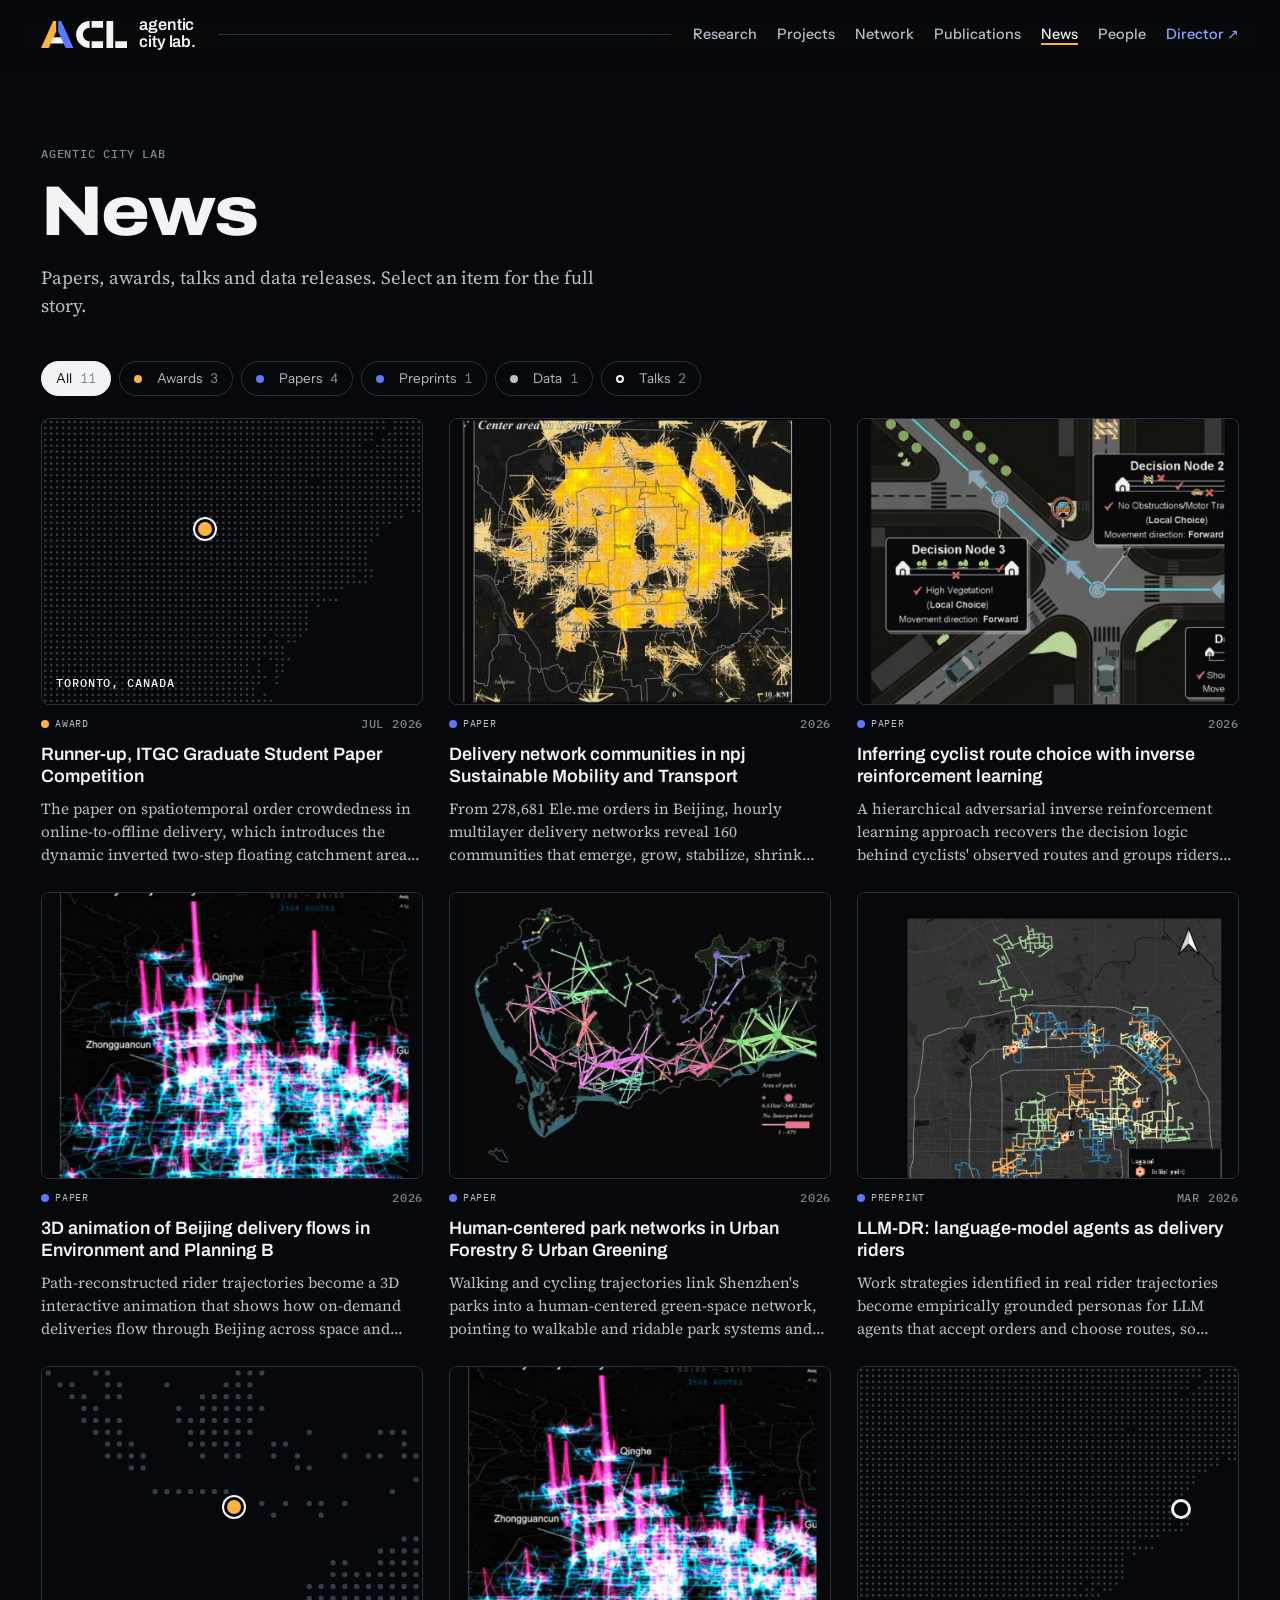
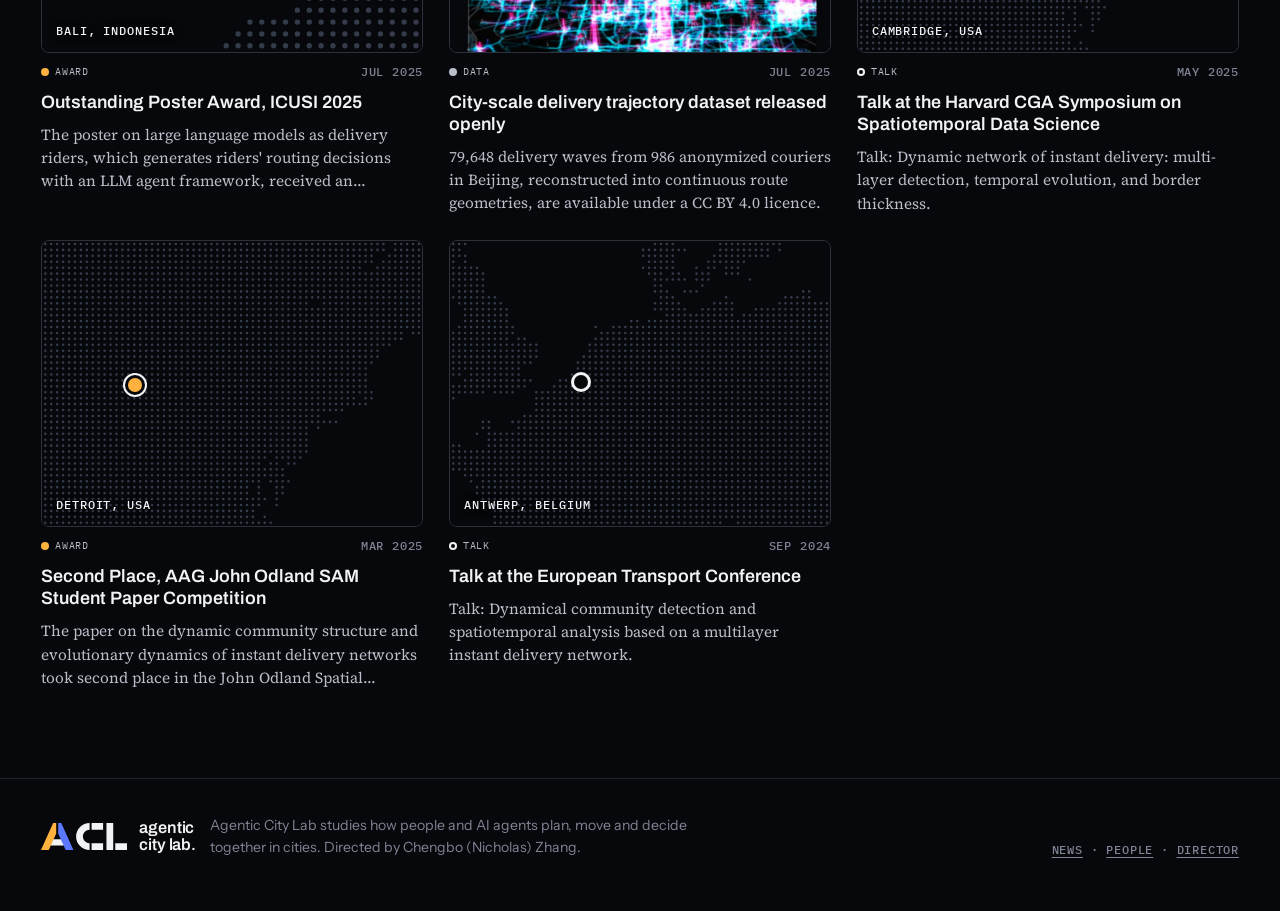
==== news/index.html @ ab63146b "News page" ====
<!doctype html>
<html lang="en">
<head>
<meta charset="utf-8">
<meta name="viewport" content="width=device-width, initial-scale=1, viewport-fit=cover">
<meta property="og:title" content="News · Agentic City Lab">
<meta property="og:description" content="News from Agentic City Lab: papers, awards, talks and data releases on human–AI interaction for urban mobility and city science.">
<meta property="og:type" content="website">
<meta name="theme-color" content="#07080B">
<link rel="icon" href="../assets/favicon.svg" type="image/svg+xml">
<title>News · Agentic City Lab</title>
<meta name="description" content="News from Agentic City Lab: papers, awards, talks and data releases on human–AI interaction for urban mobility and city science.">
<link rel="stylesheet" href="../assets/fonts/fonts.css">
<link rel="stylesheet" href="../assets/base.css">
<style>

</style>

</head>
<body>

<header class="site-head">
  <div class="wrap">
    <a class="lockup" href="../" id="headlock" aria-label="Agentic City Lab home"></a>
    <span class="rule" aria-hidden="true"></span>
    <button class="menu-btn" aria-expanded="false" aria-controls="nav">Menu</button>
    <nav class="site-nav" id="nav" aria-label="Sections"><a href="../#route">Research</a><a href="../#projects">Projects</a><a href="../#network">Network</a><a href="../#publications">Publications</a><a href="./" aria-current="page">News</a><a href="../people/">People</a><a class="hl" href="../nicholas/">Director ↗</a></nav>
  </div>
</header>

<main id="top">
  <section class="wrap page-intro">
    <span class="mono">Agentic City Lab</span>
    <h1>News</h1>
    <p>Papers, awards, talks and data releases. Select an item for the full story.</p>
  </section>
  <section class="wrap" style="padding-bottom:clamp(56px,7vw,100px)">
    <div class="tools"><div class="chips" id="chips" role="group" aria-label="Filter news"></div></div>
    <div class="ngrid" id="grid"></div>
  </section>
</main>

<footer class="site-foot">
  <div class="wrap">
    <div style="display:flex;gap:14px;align-items:center"><span class="lockup" id="footlock"></span><p style="max-width:56ch">Agentic City Lab studies how people and AI agents plan, move and decide together in cities. Directed by Chengbo (Nicholas) Zhang.</p></div>
    <p class="mono meta"><a href="./">News</a> · <a href="../people/">People</a> · <a href="../nicholas/">Director</a></p>
  </div>
</footer>

<dialog class="proj" id="dlg" aria-labelledby="proj-title">
  <button class="xbtn" type="button">Close</button>
  <div class="proj-in"><div class="proj-fig"></div><div class="proj-body"></div></div>
</dialog>
<script src="../assets/data.js"></script>
<script>window.ACL_FIG="../assets/figures/";window.ACL_IMG="../assets/img/"</script>
<script src="../assets/gfx.js"></script>
<script src="../assets/worldmask.js"></script>
<script src="../assets/worldmap.js"></script>
<script src="../assets/pages.js"></script>
<script>
(function(){
  const D = window.ACL_DATA; ACL.menu();
  document.getElementById('headlock').innerHTML = ACL.lockup(); document.getElementById('footlock').innerHTML = ACL.lockup();
  ACL.newsPage({ D, grid: document.getElementById('grid'), chips: document.getElementById('chips'), dialog: document.getElementById('dlg'), lab: '../' });
})();
</script>

</body>
</html>
---- assets/fonts/fonts.css ----
/* Self-hosted fonts (SIL Open Font License). */
@font-face{font-family:"Archivo";font-style:normal;font-display:swap;font-weight:100 900;font-stretch:62% 125%;src:url(archivo.woff2) format("woff2");unicode-range:U+0000-00FF,U+0131,U+0152-0153,U+02BB-02BC,U+02C6,U+02DA,U+02DC,U+0304,U+0308,U+0329,U+2000-206F,U+20AC,U+2122,U+2191,U+2193,U+2212,U+2215,U+FEFF,U+FFFD}
@font-face{font-family:"Archivo";font-style:normal;font-display:swap;font-weight:100 900;font-stretch:62% 125%;src:url(archivo-ext.woff2) format("woff2");unicode-range:U+0100-02AF,U+0304,U+0308,U+0329,U+1E00-1E9F,U+1EF2-1EFF,U+2020,U+20A0-20AB,U+20AD-20C0,U+2113,U+2C60-2C7F,U+A720-A7FF}
@font-face{font-family:"Instrument Sans";font-style:normal;font-display:swap;font-weight:400 700;font-stretch:75% 100%;src:url(instrument-sans.woff2) format("woff2")}
@font-face{font-family:"Instrument Sans";font-style:italic;font-display:swap;font-weight:400 700;font-stretch:75% 100%;src:url(instrument-sans-italic.woff2) format("woff2")}
@font-face{font-family:"IBM Plex Mono";font-style:normal;font-display:swap;font-weight:400;src:url(plex-mono-400.woff2) format("woff2")}
@font-face{font-family:"IBM Plex Mono";font-style:normal;font-display:swap;font-weight:500;src:url(plex-mono-500.woff2) format("woff2")}
@font-face{font-family:"Source Serif 4";font-style:normal;font-display:swap;font-weight:200 900;src:url(source-serif-4.woff2) format("woff2")}
@font-face{font-family:"Source Serif 4";font-style:italic;font-display:swap;font-weight:200 900;src:url(source-serif-4-italic.woff2) format("woff2")}
---- assets/base.css ----
/* Layout: dark editorial grid (after Senseable City Lab): full-bleed live city up top, serif prose in columns,
   image-first project wall, dense information grid. One deliberate dark theme.
   Colour semantics: people = amber, AI agents = blue, interaction = white, the city = graphite. */
:root{
  --bg:#07080B;
  --bg-2:#0D0F14;
  --bg-3:#151821;
  --line:#1E222B;
  --line-2:#2C313C;
  --fg:#F2F3F5;
  --fg-2:#B9BEC9;
  --fg-3:#7F8595;
  --human:#FFB23E;
  --agent:#5C78FF;
  --agent-2:#93A4FF;
  --street:#2B303B;
  --gridot:#303644;
  --font-display:"Archivo","Helvetica Neue",Arial,sans-serif;
  --font-serif:"Source Serif 4",Georgia,"Times New Roman",serif;
  --font-body:"Instrument Sans","Helvetica Neue",Arial,sans-serif;
  --font-mono:"IBM Plex Mono",ui-monospace,Menlo,Consolas,monospace;
  --wrap:1320px;
  --gut:clamp(16px,3.2vw,44px);
  color-scheme:dark;
}
*,*::before,*::after{box-sizing:border-box}
html{-webkit-text-size-adjust:100%;scroll-behavior:smooth;scroll-padding-top:76px;background:var(--bg)}
@media (prefers-reduced-motion: reduce){html{scroll-behavior:auto}}
body{margin:0;background:var(--bg);color:var(--fg);font-family:var(--font-body);font-size:1rem;line-height:1.55;-webkit-font-smoothing:antialiased}
img,svg,canvas{max-width:100%;display:block}
[hidden]{display:none!important}
a{color:inherit;text-decoration-thickness:1px;text-underline-offset:3px}
a:hover{color:var(--agent-2)}
:focus-visible{outline:2px solid var(--agent-2);outline-offset:3px;border-radius:2px}
h1,h2,h3,h4{font-family:var(--font-display);font-weight:700;margin:0;text-wrap:balance;letter-spacing:-.01em;line-height:1.08}
p{margin:0}
ul,ol{margin:0;padding:0;list-style:none}
button,input{font:inherit;color:inherit}

.wrap{max-width:var(--wrap);margin-inline:auto;padding-inline:var(--gut)}
.mono{font-family:var(--font-mono);font-size:.72rem;letter-spacing:.07em;text-transform:uppercase;font-weight:500}
.meta{color:var(--fg-3)}
.serif{font-family:var(--font-serif)}
.num{font-variant-numeric:tabular-nums}
.h{color:var(--human)} .a{color:var(--agent-2)}

/* Header (SCL-style: lockup, hairline, nav) */
.site-head{position:sticky;top:env(safe-area-inset-top,0px);z-index:30;background:color-mix(in srgb,var(--bg) 88%,transparent);backdrop-filter:blur(12px);-webkit-backdrop-filter:blur(12px)}
.site-head .wrap{display:flex;align-items:center;gap:22px;min-height:68px}
.site-head .rule{flex:1;height:1px;background:var(--line-2);min-width:20px}
.site-nav{display:flex;gap:20px;flex-wrap:wrap;justify-content:flex-end}
.site-nav a{font-size:.9rem;text-decoration:none;color:var(--fg-2);font-weight:500}
.site-nav a:hover{color:var(--fg)}
.site-nav a.hl{color:var(--agent-2)}
.menu-btn{display:none;background:none;border:1px solid var(--line-2);border-radius:999px;padding:6px 14px;cursor:pointer;font-size:.85rem;color:var(--fg)}
@media (max-width:900px){
  .menu-btn{display:inline-flex;margin-left:auto}
  .site-head .rule{display:none}
  .site-nav{display:none;position:absolute;left:0;right:0;top:100%;background:var(--bg);border-bottom:1px solid var(--line);flex-direction:column;gap:0;padding:6px var(--gut) 14px}
  .site-nav.open{display:flex}
  .site-nav a{padding:11px 0;border-bottom:1px solid var(--line);font-size:1rem}
}
.lockup{display:inline-flex;align-items:center;gap:12px;text-decoration:none;color:var(--fg);flex:none}
.lockup svg{width:36px;height:36px;flex:none}
.lockup .wm{font-family:var(--font-display);font-weight:600;font-size:1.02rem;line-height:1.02;letter-spacing:-.01em}
.lockup:hover{color:var(--fg)}
.lockup .lockup-mark{display:inline-flex}
.lockup .lockup-mark svg{height:36px;width:auto}
.lockup .lockup-mark.is-acl svg{height:27px;width:auto}

/* Sections */
.section{padding-block:clamp(56px,7vw,100px);border-top:1px solid var(--line)}
.sec-head{display:grid;grid-template-columns:minmax(0,3fr) minmax(0,9fr);gap:24px;margin-bottom:clamp(26px,3.6vw,44px);align-items:baseline}
.sec-head h2{font-size:clamp(1.5rem,2.4vw,2rem)}
.sec-head .mono{color:var(--fg-3)}
.sec-head p{color:var(--fg-2);max-width:64ch;margin-top:10px}
@media (max-width:820px){.sec-head{grid-template-columns:1fr;gap:8px}}

/* Chips, search */
.tools{display:flex;flex-wrap:wrap;gap:10px 16px;align-items:center;justify-content:space-between;margin-bottom:22px}
.chips{display:flex;flex-wrap:wrap;gap:8px}
.chip{border:1px solid var(--line-2);background:transparent;border-radius:999px;padding:6px 14px;font-size:.84rem;cursor:pointer;color:var(--fg-2);display:inline-flex;align-items:center;gap:8px;transition:border-color .15s,color .15s,background .15s}
.chip:hover{border-color:var(--fg-3);color:var(--fg)}
.chip[aria-pressed="true"]{background:var(--fg);color:var(--bg);border-color:var(--fg)}
.chip .gl{width:15px;height:15px;display:inline-flex}
.chip .gl svg{width:100%;height:100%}
.search{display:flex;align-items:center;gap:8px;border-bottom:1px solid var(--line-2);padding:4px 2px;min-width:min(260px,100%)}
.search input{background:transparent;border:0;outline:0;font-size:.92rem;width:100%;color:var(--fg)}
.search input::placeholder{color:var(--fg-3)}
.search svg{width:14px;height:14px;flex:none}

/* Project wall (image-first squares, title + years centred) */
.wall{display:grid;grid-template-columns:repeat(4,minmax(0,1fr));gap:clamp(22px,2.4vw,34px) clamp(14px,1.6vw,22px)}
.wall.c3{grid-template-columns:repeat(3,minmax(0,1fr))}
.tile{display:grid;gap:12px;align-content:start;text-align:center;background:none;border:0;padding:0;cursor:pointer;color:var(--fg);text-decoration:none}
.tile .fig{aspect-ratio:1/1;border-radius:6px;overflow:hidden;background:var(--bg-2);border:1px solid var(--line);transition:transform .3s ease,box-shadow .3s ease,border-color .3s}
.tile .fig img{width:100%;height:100%;object-fit:cover;display:block;transition:transform .5s ease}
.tile:hover .fig,.tile:focus-visible .fig{transform:translateY(-4px);border-color:var(--line-2);box-shadow:0 18px 50px -18px rgba(92,120,255,.45)}
.tile:hover .fig img{transform:scale(1.035)}
.tile h3{font-family:var(--font-serif);font-weight:500;font-size:1.08rem;letter-spacing:0;line-height:1.3}
.tile .yr{font-family:var(--font-body);font-size:.84rem;color:var(--fg-3);font-weight:600}
.fig-empty{display:grid;place-items:center;background:var(--bg-2)}
.fig-empty svg{width:34%;height:auto}
.status{font-family:var(--font-mono);font-size:.62rem;letter-spacing:.07em;text-transform:uppercase;color:var(--human);border:1px solid color-mix(in srgb,var(--human) 55%,transparent);border-radius:3px;padding:2px 6px;vertical-align:1px;margin-left:6px}
@media (max-width:1100px){.wall{grid-template-columns:repeat(3,minmax(0,1fr))}}
@media (max-width:760px){.wall,.wall.c3{grid-template-columns:repeat(2,minmax(0,1fr))}}
@media (max-width:420px){.wall,.wall.c3{grid-template-columns:1fr}}
@media (prefers-reduced-motion: reduce){.tile .fig,.tile .fig img{transition:none}.tile:hover .fig{transform:none}.tile:hover .fig img{transform:none}}

/* Project dialog */
dialog.proj{border:1px solid var(--line-2);padding:0;max-width:min(1120px,calc(100vw - 32px));width:100%;background:var(--bg-2);color:var(--fg);border-radius:8px}
dialog.proj::backdrop{background:rgba(0,0,0,.72)}
.proj-in{display:grid;grid-template-columns:minmax(0,1.3fr) minmax(0,1fr)}
.proj-fig{background:var(--bg);display:grid;align-content:center;border-right:1px solid var(--line)}
.proj-fig img{width:100%;height:auto;max-height:82vh;object-fit:contain}
.proj-fig .fig-empty{aspect-ratio:1/1}
.proj-body{padding:30px 30px 32px;display:grid;gap:14px;align-content:start;max-height:82vh;overflow:auto}
.proj-body h3{font-size:1.7rem}
.proj-body p{color:var(--fg-2);font-family:var(--font-serif);font-size:1.05rem;line-height:1.55}
.proj-body p.proj-cap{font-size:.84rem;font-family:var(--font-body);color:var(--fg-3);border-top:1px solid var(--line);padding-top:10px}
.proj-links{display:flex;flex-wrap:wrap;gap:8px}
.xbtn{position:absolute;top:12px;right:12px;border:1px solid var(--line-2);background:var(--bg-2);color:var(--fg);border-radius:999px;padding:6px 14px;cursor:pointer;font-size:.85rem;z-index:2}
@media (max-width:760px){.proj-in{grid-template-columns:1fr}.proj-fig{border-right:0;border-bottom:1px solid var(--line)}}

/* Buttons */
.btn{display:inline-flex;align-items:center;gap:8px;border:1px solid var(--fg-3);border-radius:999px;padding:8px 16px;font-size:.88rem;font-weight:600;text-decoration:none;color:var(--fg);background:transparent;transition:background .15s,color .15s,border-color .15s;cursor:pointer}
.btn:hover{background:var(--fg);color:var(--bg);border-color:var(--fg)}
.btn.solid{background:var(--agent);border-color:var(--agent);color:#fff}
.btn.solid:hover{background:var(--fg);border-color:var(--fg);color:var(--bg)}

/* Publications */
.pub-list{display:grid}
.pub-year{font-family:var(--font-display);font-size:1.3rem;font-weight:700;padding-block:22px 6px}
.pub{display:grid;grid-template-columns:minmax(0,1fr) auto;gap:6px 24px;padding-block:15px;border-top:1px solid var(--line)}
.pub-title{font-family:var(--font-serif);font-weight:500;font-size:1.06rem;line-height:1.4;color:var(--fg)}
.pub-title a{text-decoration:none}
.pub-title a:hover{text-decoration:underline;color:var(--agent-2)}
.pub-auth{color:var(--fg-2);font-size:.9rem;margin-top:4px}
.pub-auth b{color:var(--fg);font-weight:700}
.pub-venue{font-size:.9rem;color:var(--fg-3);margin-top:2px}
.pub-venue i{color:var(--fg-2)}
.pub-side{display:flex;flex-direction:column;align-items:flex-end;gap:8px;min-width:0}
.tag{font-family:var(--font-mono);font-size:.64rem;letter-spacing:.06em;text-transform:uppercase;border:1px solid var(--line-2);padding:3px 8px;border-radius:3px;color:var(--fg-3);white-space:nowrap}
.tag.award{border-color:color-mix(in srgb,var(--human) 60%,transparent);color:var(--human)}
.pub a.doi{font-family:var(--font-mono);font-size:.72rem;color:var(--agent-2);text-decoration:none;white-space:nowrap}
.pub-extra{display:flex;flex-wrap:wrap;gap:6px;margin-top:8px}
@media (max-width:640px){.pub{grid-template-columns:1fr}.pub-side{flex-direction:row;align-items:center;flex-wrap:wrap}}

/* Copy */
.copy{display:inline-flex;align-items:center;gap:10px;flex-wrap:wrap}
.copy code{font-family:var(--font-mono);font-size:.86rem;user-select:all;word-break:break-all}
.copy button{border:1px solid var(--line-2);background:none;border-radius:999px;padding:3px 10px;font-size:.75rem;cursor:pointer;color:var(--fg-2)}
.copy button:hover{border-color:var(--agent-2);color:var(--agent-2)}

/* Footer */
.site-foot{border-top:1px solid var(--line);padding-block:36px 52px;color:var(--fg-3);font-size:.88rem}
.site-foot .wrap{display:grid;grid-template-columns:minmax(0,1fr) auto;gap:24px;align-items:end}
@media (max-width:640px){.site-foot .wrap{grid-template-columns:1fr}}
.mono-tile{background:var(--bg-3);display:grid;place-items:center;font-family:var(--font-display);font-weight:800;color:var(--fg-3);font-stretch:118%;font-variation-settings:"wdth" 118;border-radius:6px}

/* ---------- Network map (worldmap.js) ---------- */
.wm-partners{display:grid;grid-template-columns:120px minmax(0,1fr);gap:14px 24px;align-items:start;border-top:1px solid var(--line-2);border-bottom:1px solid var(--line-2);padding:18px 0;margin-bottom:28px}
.wm-partners > .mono{color:var(--fg-3);padding-top:4px}
.wm-partners ul{display:grid;grid-template-columns:repeat(auto-fill,minmax(190px,1fr));gap:14px 24px}
.wm-partners li{display:grid;gap:2px;padding-left:12px;border-left:2px solid var(--human)}
.wm-partners b{font-family:var(--font-display);font-weight:600;font-size:.98rem;line-height:1.2}
.wm-partners span{font-size:.8rem;color:var(--fg-3)}
@media (max-width:640px){.wm-partners{grid-template-columns:1fr}}
.wm-top{display:flex;justify-content:space-between;align-items:end;gap:18px 28px;flex-wrap:wrap;margin-bottom:16px}
.wm-stats{display:flex;gap:clamp(20px,4vw,48px);flex-wrap:wrap}
.wm-stats div{display:grid;gap:2px}
.wm-stats b{font-family:var(--font-display);font-weight:800;font-size:clamp(2rem,3.6vw,2.8rem);line-height:1;font-stretch:112%;font-variation-settings:"wdth" 112}
.wm-stats span{font-size:.86rem;color:var(--fg-2)}
.chip .sw{display:inline-block;width:10px;height:10px;border-radius:50%;margin-right:7px;vertical-align:-1px}
.chip .sw.org{background:var(--human)}
.chip .sw.talk{border:2px solid var(--fg);width:11px;height:11px}
.wm{position:relative;display:grid;gap:14px}
.wm-world{position:relative;border:1px solid var(--line-2);border-radius:8px;background:var(--bg);overflow:hidden}
.wm-world svg,.wm-pb svg{position:absolute;inset:0;width:100%;height:100%;display:block}
.wm-land{fill:none;stroke:#343B4A;stroke-linecap:round}
.wm-box{fill:none;stroke:var(--fg-3);stroke-width:1;vector-effect:non-scaling-stroke;stroke-dasharray:3 3;opacity:.7}
.wm-arc{fill:none;vector-effect:non-scaling-stroke;stroke-width:1.2;transition:opacity .2s}
.wm-arc.org{stroke:var(--human);opacity:.42}
.wm-arc.talk{stroke:var(--fg);opacity:.4;stroke-dasharray:3 4}
.wm-pulse.org{fill:var(--human)}
.wm-pulse.talk{fill:var(--fg)}
.wm-dot.org{fill:var(--human)}
.wm-dot.talk{fill:var(--bg);stroke:var(--fg);stroke-width:1.4;vector-effect:non-scaling-stroke}
.wm-dot.both{stroke:var(--fg);stroke-width:1.2;vector-effect:non-scaling-stroke}
.wm-home{fill:var(--agent);stroke:var(--fg);stroke-width:1.8;vector-effect:non-scaling-stroke}
.wm-layer{position:absolute;inset:0}
.wm-reg{position:absolute;transform:translateY(5px);font-family:var(--font-mono);font-size:.62rem;letter-spacing:.07em;text-transform:uppercase;color:var(--fg-3);text-decoration:none;white-space:nowrap}
.wm-reg:hover{color:var(--fg)}
.wm-hl{position:absolute;transform:translate(-50%,-190%);font-family:var(--font-mono);font-size:.64rem;letter-spacing:.07em;text-transform:uppercase;color:var(--fg);white-space:nowrap;pointer-events:none;text-shadow:0 0 6px var(--bg)}
.wm-plates{display:grid;grid-template-columns:repeat(4,minmax(0,1fr));gap:14px}
.wm-plate{margin:0;display:grid;gap:8px;min-width:0}
.wm-pb{position:relative;aspect-ratio:1/1;border:1px solid var(--line-2);border-radius:8px;background:var(--bg);overflow:hidden;transition:border-color .3s}
.wm-plate.flash .wm-pb{border-color:var(--human)}
.wm-plate figcaption{display:grid;gap:2px;font-size:.9rem}
.wm-plate figcaption span{color:var(--fg-3);font-family:var(--font-mono);font-size:.7rem;letter-spacing:.04em}
@media (max-width:1000px){.wm-plates{grid-template-columns:repeat(2,minmax(0,1fr))}}
@media (max-width:640px){.wm-plates{grid-template-columns:1fr}.wm-reg,.wm-world .wm-pt .lb{display:none}.wm-stats{gap:14px 24px}}
.wm-pt{position:absolute;transform:translate(-50%,-50%);width:max(var(--s),26px);height:max(var(--s),26px);display:grid;place-items:center;background:none;border:0;padding:0;cursor:pointer;transition:opacity .2s;z-index:1}
.wm-pt:hover,.wm-pt:focus-visible{z-index:3}
.wm-pt:focus-visible{outline:2px solid var(--agent-2);outline-offset:2px;border-radius:50%}
.wm-pt i{display:block;width:var(--s);height:var(--s);border-radius:50%}
.wm-pt.k-org i{background:var(--human);box-shadow:0 0 0 2px var(--bg)}
.wm-pt.k-talk i{width:13px;height:13px;border:2px solid var(--fg);background:var(--bg)}
.wm-pt.k-both i{background:var(--human);box-shadow:0 0 0 2px var(--bg),0 0 0 3.6px var(--fg)}
.wm-pt.k-home i{width:14px;height:14px;background:var(--agent);box-shadow:0 0 0 2.5px var(--bg),0 0 0 4.5px var(--fg)}
.wm-pt.sm i{width:var(--s);height:var(--s)}
.wm-pt.cl i{outline:1px dashed var(--fg-3);outline-offset:4px}
.wm-pt .lb{position:absolute;white-space:nowrap;font-family:var(--font-mono);font-size:.62rem;letter-spacing:.06em;text-transform:uppercase;color:var(--fg-2);pointer-events:none;text-shadow:0 0 5px var(--bg),0 0 2px var(--bg);line-height:12px}
.wm-pt .lb,.wm-pt .lb.p-r{left:calc(50% + var(--s) / 2 + 6px);top:50%;transform:translateY(-50%)}
.wm-pt .lb.p-l{left:auto;right:calc(50% + var(--s) / 2 + 6px)}
.wm-pt .lb.p-t{left:50%;top:auto;bottom:calc(50% + var(--s) / 2 + 4px);transform:translateX(-50%)}
.wm-pt .lb.p-b{left:50%;top:calc(50% + var(--s) / 2 + 4px);transform:translateX(-50%)}
.wm-pt.k-home .lb{color:var(--fg)}
.wm[data-f="org"] .wm-pt.k-talk,.wm[data-f="talk"] .wm-pt.k-org,.wm[data-f="org"] .wm-arc.talk,.wm[data-f="talk"] .wm-arc.org,.wm[data-f="org"] .wm-dot.talk,.wm[data-f="talk"] .wm-dot.org:not(.both){opacity:.1}
.wm[data-f="org"] .wm-pulse.talk,.wm[data-f="talk"] .wm-pulse.org{display:none}
.wm-tip{position:absolute;z-index:5;width:min(300px,86vw);background:var(--bg-3);border:1px solid var(--line-2);border-radius:8px;padding:12px 14px;box-shadow:0 12px 30px rgba(0,0,0,.45);pointer-events:none;display:grid;gap:4px}
.wm-tip[hidden]{display:none}
.wm-tip b{font-family:var(--font-display);font-size:1.02rem}
.wm-tip .c{font-size:.8rem;color:var(--fg-3)}
.wm-tip .h{margin-top:8px;font-family:var(--font-mono);font-size:.62rem;letter-spacing:.07em;text-transform:uppercase;color:var(--fg-3)}
.wm-tip ul{display:grid;gap:3px}
.wm-tip li{display:flex;justify-content:space-between;gap:12px;font-size:.84rem;color:var(--fg-2);line-height:1.3}
.wm-tip li em{font-style:normal;color:var(--fg-3);font-family:var(--font-mono);font-size:.72rem;white-space:nowrap}
.wm-tip .hm{font-size:.84rem;color:var(--fg-2)}
.wm-lists{margin-top:18px;border-top:1px solid var(--line-2)}
.wm-lists summary{cursor:pointer;padding:14px 0;color:var(--fg-2);list-style:none}
.wm-lists summary::before{content:"+ ";color:var(--agent-2)}
.wm-lists[open] summary::before{content:"– "}
.wm-cols{display:grid;grid-template-columns:repeat(2,minmax(0,1fr));gap:24px 48px;padding-bottom:8px}
.wm-cols h3{color:var(--fg-3);margin-bottom:10px}
.wm-g{padding:10px 0;border-top:1px solid var(--line);display:grid;grid-template-columns:130px minmax(0,1fr);gap:12px}
.wm-g .ctry{font-weight:600;font-size:.92rem}
.wm-g ul,.wm-ev{display:grid;gap:4px}
.wm-g li{display:flex;justify-content:space-between;gap:12px;font-size:.9rem;color:var(--fg-2)}
.wm-g li em{font-style:normal;color:var(--human);font-family:var(--font-mono);font-size:.76rem}
.wm-ev li{display:grid;grid-template-columns:78px minmax(0,1fr);gap:12px;padding:8px 0;border-top:1px solid var(--line);font-size:.9rem}
.wm-ev li > span:first-child{font-family:var(--font-mono);font-size:.74rem;color:var(--fg-3)}
.wm-ev b{font-weight:500;display:block}
.wm-ev i{font-style:normal;color:var(--fg-3);font-size:.84rem}
@media (max-width:820px){.wm-cols{grid-template-columns:1fr}.wm-g{grid-template-columns:1fr;gap:4px}}

/* ---------- News and People pages (pages.js) ---------- */
.site-nav a[aria-current="page"]{color:var(--fg);box-shadow:inset 0 -2px 0 var(--human)}
.page-intro{padding-block:clamp(44px,6vw,84px) clamp(26px,3.6vw,40px)}
.page-intro .mono{color:var(--fg-3);display:block;margin-bottom:14px}
.page-intro h1{font-size:clamp(2.4rem,5.6vw,4.4rem);font-weight:800;font-stretch:112%;font-variation-settings:"wdth" 112;letter-spacing:-.028em;line-height:.98}
.page-intro p{margin-top:18px;font-family:var(--font-serif);color:var(--fg-2);font-size:1.16rem;max-width:62ch}
.kind{display:inline-flex;align-items:center;gap:6px;font-family:var(--font-mono);font-size:.64rem;letter-spacing:.08em;text-transform:uppercase;color:var(--fg-2)}
.kind::before,.kdot{content:"";display:inline-block;width:8px;height:8px;border-radius:50%;background:var(--fg-3);flex:none}
.kdot{margin-right:7px;vertical-align:0}
.k-award::before,.kdot.k-award{background:var(--human)}
.k-paper::before,.kdot.k-paper{background:var(--agent)}
.k-talk::before,.kdot.k-talk{background:transparent;box-shadow:inset 0 0 0 2px var(--fg)}
.k-data::before,.kdot.k-data{background:var(--fg-2)}
.ngrid{display:grid;grid-template-columns:repeat(3,minmax(0,1fr));gap:clamp(16px,2vw,26px)}
@media (max-width:1000px){.ngrid{grid-template-columns:repeat(2,minmax(0,1fr))}}
@media (max-width:620px){.ngrid{grid-template-columns:1fr}}
.ncard,.member{all:unset;box-sizing:border-box;cursor:pointer;display:grid;gap:10px;align-content:start;min-width:0}
.ncard[hidden]{display:none}
.nimg{display:block;aspect-ratio:4/3;border:1px solid var(--line-2);border-radius:8px;overflow:hidden;background:var(--bg);transition:border-color .2s}
.nimg img{width:100%;height:100%;object-fit:cover;display:block;transition:transform .5s}
.ncard:hover .nimg,.ncard:focus-visible .nimg{border-color:var(--fg-3)}
.ncard:hover .nimg img{transform:scale(1.03)}
.ncard:focus-visible,.member:focus-visible{outline:2px solid var(--agent-2);outline-offset:4px;border-radius:8px}
.nmeta{display:flex;align-items:center;justify-content:space-between;gap:10px}
.nmeta .mono{color:var(--fg-3)}
.nt{font-family:var(--font-display);font-weight:600;font-size:1.12rem;line-height:1.25;color:var(--fg)}
.nb{font-family:var(--font-serif);color:var(--fg-2);font-size:.96rem;line-height:1.5;display:-webkit-box;-webkit-line-clamp:3;-webkit-box-orient:vertical;overflow:hidden}
.pcard{position:relative;width:100%;height:100%;min-height:100%;background:var(--bg)}
.pcard svg{position:absolute;inset:0;width:100%;height:100%}
.proj-fig .pcard{aspect-ratio:1/1;height:auto}
.pc-pt{position:absolute;transform:translate(-50%,-50%);width:34px;height:34px;display:grid;place-items:center}
.pc-pt i{display:block;width:14px;height:14px;border-radius:50%;background:var(--bg);box-shadow:0 0 0 3px var(--fg)}
.pc-pt.k-award i{background:var(--human);box-shadow:0 0 0 3px var(--bg),0 0 0 5px var(--fg)}
.pc-pt::after{content:"";position:absolute;inset:0;border-radius:50%;border:1.5px solid var(--fg);opacity:0;animation:pcpulse 2.6s ease-out infinite}
@keyframes pcpulse{0%{transform:scale(.4);opacity:.8}100%{transform:scale(1.6);opacity:0}}
@media (prefers-reduced-motion:reduce){.pc-pt::after{animation:none}}
.pc-lb{position:absolute;left:14px;bottom:12px;right:14px;display:grid;gap:2px;text-shadow:0 0 8px var(--bg)}
.pc-lb b{font-family:var(--font-mono);font-weight:500;font-size:.72rem;letter-spacing:.08em;text-transform:uppercase;color:var(--fg)}
.pc-lb span{font-size:.8rem;color:var(--fg-2)}
.proj-body .nmeta{justify-content:flex-start;gap:16px;padding-right:84px}
.facts{display:grid;grid-template-columns:80px minmax(0,1fr);gap:6px 14px;border-top:1px solid var(--line);padding-top:12px}
.facts dt{font-family:var(--font-mono);font-size:.66rem;letter-spacing:.08em;text-transform:uppercase;color:var(--fg-3);padding-top:3px}
.facts dd{margin:0;color:var(--fg-2);font-size:.94rem}
.mgrid{display:grid;grid-template-columns:repeat(auto-fill,minmax(250px,320px));gap:clamp(18px,2.4vw,30px)}
.mph{display:block;aspect-ratio:4/5;border:1px solid var(--line-2);border-radius:8px;overflow:hidden;background:var(--bg-3);position:relative}
.mph::after{content:"";position:absolute;left:0;right:0;bottom:0;height:5px;background:linear-gradient(90deg,var(--human) 0 50%,var(--agent) 50% 100%)}
.mph img{width:100%;height:100%;object-fit:cover;display:block;transition:transform .5s}
.member:hover .mph img{transform:scale(1.03)}
.mrole{color:var(--human)}
.mname{font-family:var(--font-display);font-weight:700;font-size:1.3rem;line-height:1.15}
.mtitle{font-size:.9rem;color:var(--fg-3)}
.member .more{font-size:.86rem;font-weight:600;color:var(--agent-2)}
.mphoto{width:100%;height:100%;max-height:82vh;object-fit:cover;aspect-ratio:4/5}
.ints{display:flex;flex-wrap:wrap;gap:6px;margin-top:8px}
.ints span{border:1px solid var(--line-2);border-radius:999px;padding:4px 10px;font-size:.84rem;color:var(--fg-2)}
.edu{display:grid;gap:6px;margin-top:8px}
.edu li{display:grid;grid-template-columns:120px minmax(0,1fr);gap:10px;font-size:.9rem;color:var(--fg-2)}
.edu li .mono{color:var(--fg-3);font-size:.72rem}
.edu b{display:block;color:var(--fg);font-weight:600}
.joinx{display:grid;grid-template-columns:minmax(0,7fr) minmax(0,5fr);gap:clamp(28px,4vw,64px)}
.joinx .lead{font-family:var(--font-serif);font-size:clamp(1.25rem,2vw,1.6rem);line-height:1.45;color:var(--fg)}
.joinx h3{font-family:var(--font-mono);font-weight:500;letter-spacing:.07em;text-transform:uppercase;color:var(--fg-3);font-size:.74rem;margin-bottom:12px}
.joinx ul.svc{display:grid;gap:10px}
.joinx ul.svc li{padding-left:18px;position:relative;color:var(--fg-2)}
.joinx ul.svc li::before{content:"";position:absolute;left:0;top:.62em;width:9px;height:2px;background:var(--human)}
.joinx .stu{margin-top:26px;border-top:1px solid var(--line);padding-top:18px}
.joinx .stu p{color:var(--fg-2);font-family:var(--font-serif)}
.joinx .acts{display:flex;flex-wrap:wrap;gap:10px;margin-top:16px;align-items:center}
@media (max-width:860px){.joinx{grid-template-columns:1fr}}
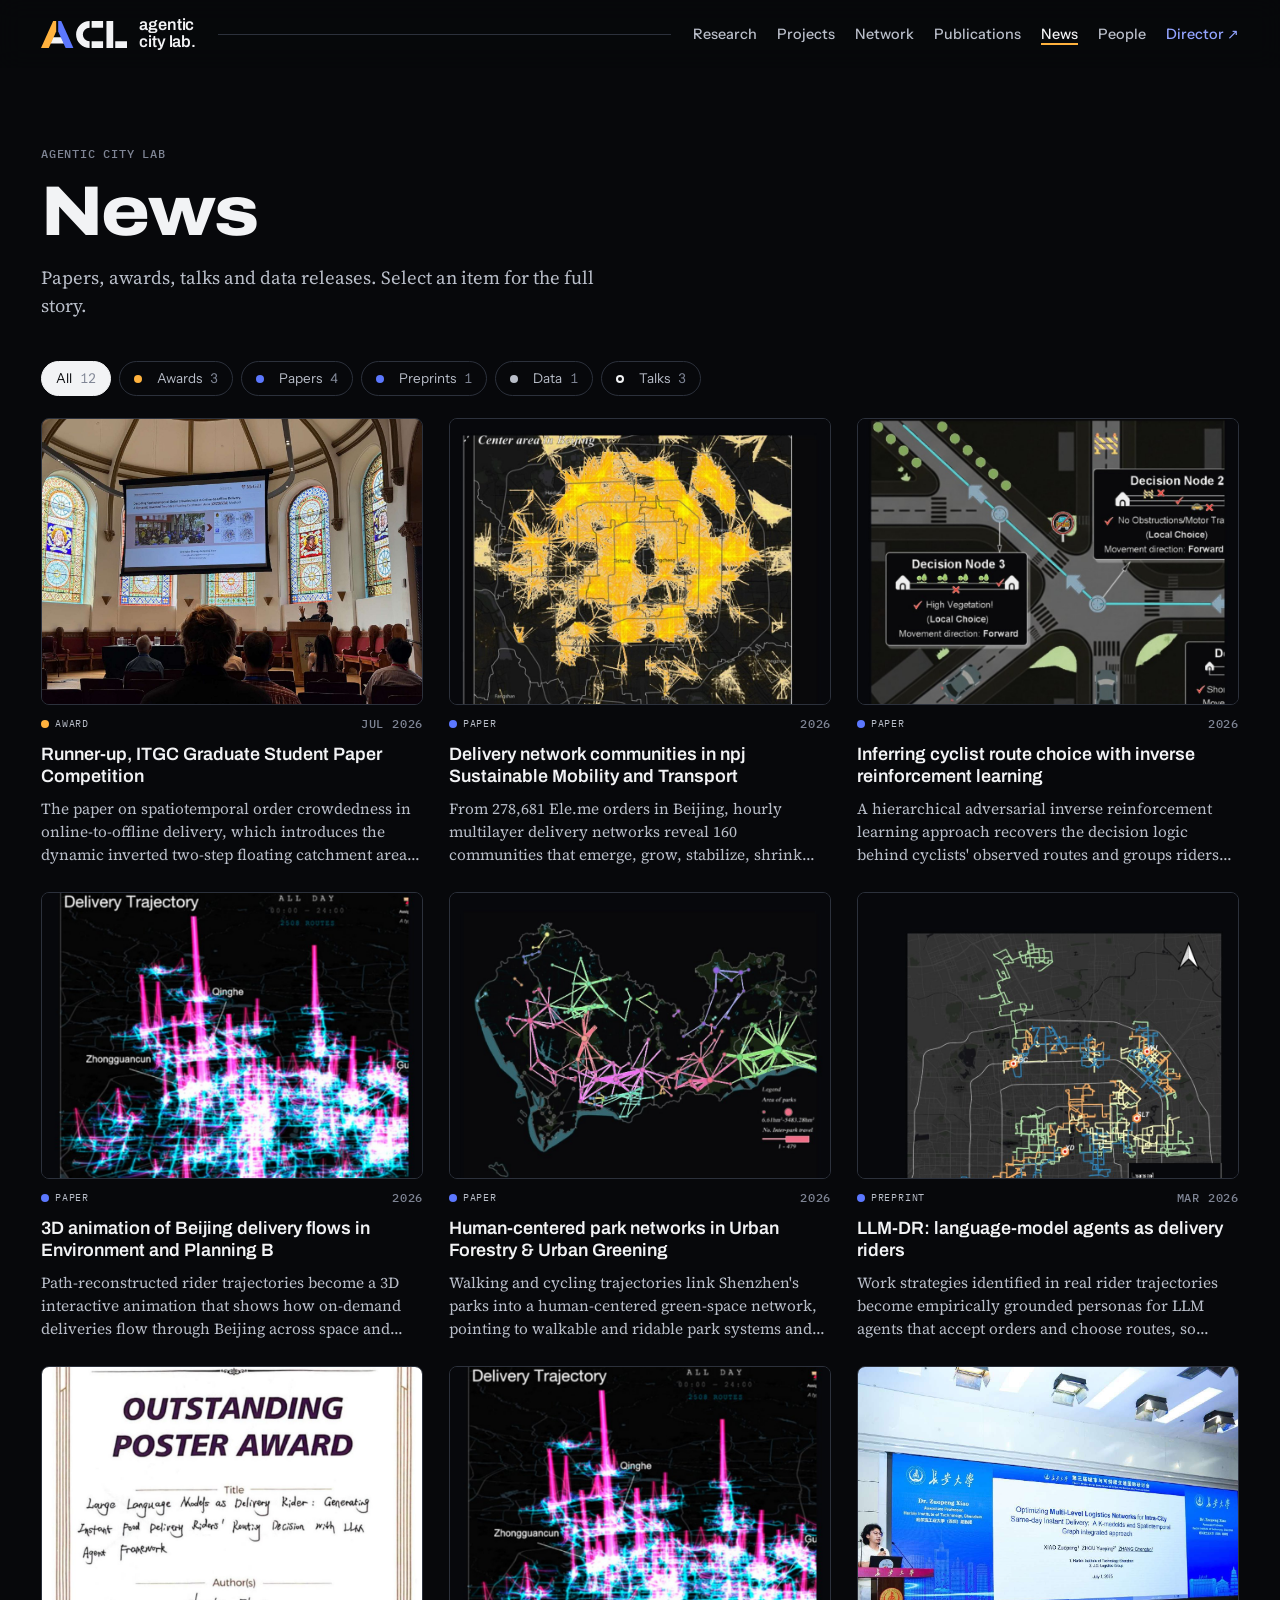
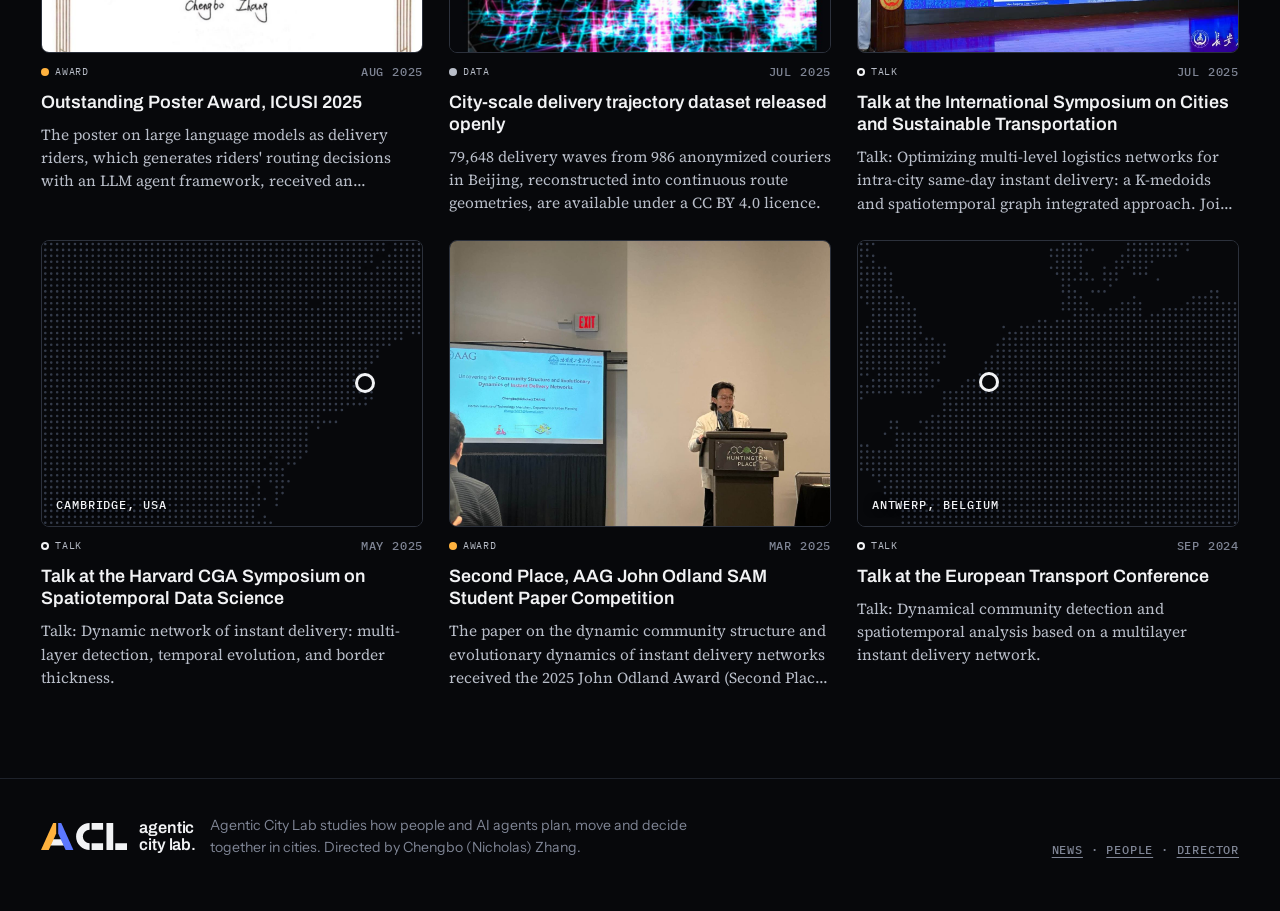
==== commit 26fa0ff5: "News page: history-aware dialog" ====
--- a/news/index.html
+++ b/news/index.html
@@ -47,7 +47,7 @@
   </div>
 </footer>
 
-<dialog class="proj" id="dlg" aria-labelledby="proj-title">
+<dialog class="proj" id="dlg" aria-labelledby="dlg-title">
   <button class="xbtn" type="button">Close</button>
   <div class="proj-in"><div class="proj-fig"></div><div class="proj-body"></div></div>
 </dialog>
@@ -61,7 +61,7 @@
 (function(){
   const D = window.ACL_DATA; ACL.menu();
   document.getElementById('headlock').innerHTML = ACL.lockup(); document.getElementById('footlock').innerHTML = ACL.lockup();
-  ACL.newsPage({ D, grid: document.getElementById('grid'), chips: document.getElementById('chips'), dialog: document.getElementById('dlg'), lab: '../' });
+  ACL.newsPage({ D, grid: document.getElementById('grid'), chips: document.getElementById('chips'), dialog: document.getElementById('dlg'), lab: '../', news: './' });
 })();
 </script>
 
--- a/assets/base.css
+++ b/assets/base.css
@@ -120,7 +120,9 @@
 .proj-body p.proj-cap{font-size:.84rem;font-family:var(--font-body);color:var(--fg-3);border-top:1px solid var(--line);padding-top:10px}
 .proj-links{display:flex;flex-wrap:wrap;gap:8px}
 .xbtn{position:absolute;top:12px;right:12px;border:1px solid var(--line-2);background:var(--bg-2);color:var(--fg);border-radius:999px;padding:6px 14px;cursor:pointer;font-size:.85rem;z-index:2}
-@media (max-width:760px){.proj-in{grid-template-columns:1fr}.proj-fig{border-right:0;border-bottom:1px solid var(--line)}}
+@media (max-width:760px){.proj-in{grid-template-columns:1fr}.proj-fig{border-right:0;border-bottom:1px solid var(--line)}
+  /* on phones the content scrolls inside the dialog, so Close stays in reach */
+  dialog.proj{overflow:hidden}.proj-in{max-height:calc(100dvh - 48px);overflow:auto;overscroll-behavior:contain}.proj-body{max-height:none;overflow:visible}}
 
 /* Buttons */
 .btn{display:inline-flex;align-items:center;gap:8px;border:1px solid var(--fg-3);border-radius:999px;padding:8px 16px;font-size:.88rem;font-weight:600;text-decoration:none;color:var(--fg);background:transparent;transition:background .15s,color .15s,border-color .15s;cursor:pointer}
@@ -263,7 +265,7 @@
 .ncard,.member{all:unset;box-sizing:border-box;cursor:pointer;display:grid;gap:10px;align-content:start;min-width:0}
 .ncard[hidden]{display:none}
 .nimg{display:block;aspect-ratio:4/3;border:1px solid var(--line-2);border-radius:8px;overflow:hidden;background:var(--bg);transition:border-color .2s}
-.nimg img{width:100%;height:100%;object-fit:cover;display:block;transition:transform .5s}
+.nimg img{width:100%;height:100%;object-fit:cover;object-position:50% 35%;display:block;transition:transform .5s}
 .ncard:hover .nimg,.ncard:focus-visible .nimg{border-color:var(--fg-3)}
 .ncard:hover .nimg img{transform:scale(1.03)}
 .ncard:focus-visible,.member:focus-visible{outline:2px solid var(--agent-2);outline-offset:4px;border-radius:8px}
@@ -284,6 +286,16 @@
 .pc-lb b{font-family:var(--font-mono);font-weight:500;font-size:.72rem;letter-spacing:.08em;text-transform:uppercase;color:var(--fg)}
 .pc-lb span{font-size:.8rem;color:var(--fg-2)}
 .proj-body .nmeta{justify-content:flex-start;gap:16px;padding-right:84px}
+.proj-fig .gmain{display:grid;place-items:center;background:var(--bg);min-height:0}
+.proj-fig .gmain img{width:100%;height:auto;max-height:68vh;object-fit:contain;display:block}
+.proj-fig .gcap{font-size:.82rem;color:var(--fg-3);padding:10px 16px 0}
+.proj-fig .gthumbs{display:flex;gap:8px;padding:10px 16px 16px;flex-wrap:wrap}
+.proj-fig .gthumbs button{all:unset;cursor:pointer;width:64px;height:48px;border-radius:4px;overflow:hidden;border:1px solid var(--line-2);display:grid;place-items:center;background:var(--bg-3);opacity:.6}
+.proj-fig .gthumbs button[aria-pressed="true"]{opacity:1;border-color:var(--human)}
+.proj-fig .gthumbs button:focus-visible{outline:2px solid var(--agent-2)}
+.proj-fig .gthumbs img{width:100%;height:100%;object-fit:cover}
+.proj-fig .gmap{font-family:var(--font-mono);font-size:.62rem;letter-spacing:.08em;text-transform:uppercase;color:var(--fg-2)}
+.proj-fig:has(.gmain){align-content:start}
 .facts{display:grid;grid-template-columns:80px minmax(0,1fr);gap:6px 14px;border-top:1px solid var(--line);padding-top:12px}
 .facts dt{font-family:var(--font-mono);font-size:.66rem;letter-spacing:.08em;text-transform:uppercase;color:var(--fg-3);padding-top:3px}
 .facts dd{margin:0;color:var(--fg-2);font-size:.94rem}
@@ -313,3 +325,7 @@
 .joinx .stu p{color:var(--fg-2);font-family:var(--font-serif)}
 .joinx .acts{display:flex;flex-wrap:wrap;gap:10px;margin-top:16px;align-items:center}
 @media (max-width:860px){.joinx{grid-template-columns:1fr}}
+
+/* the card behind an item opened from a link */
+.ncard .nimg,.member .mph{transition:border-color .4s,box-shadow .4s}
+.ncard.seen .nimg,.member.seen .mph{border-color:var(--human);box-shadow:0 0 0 2px var(--human)}
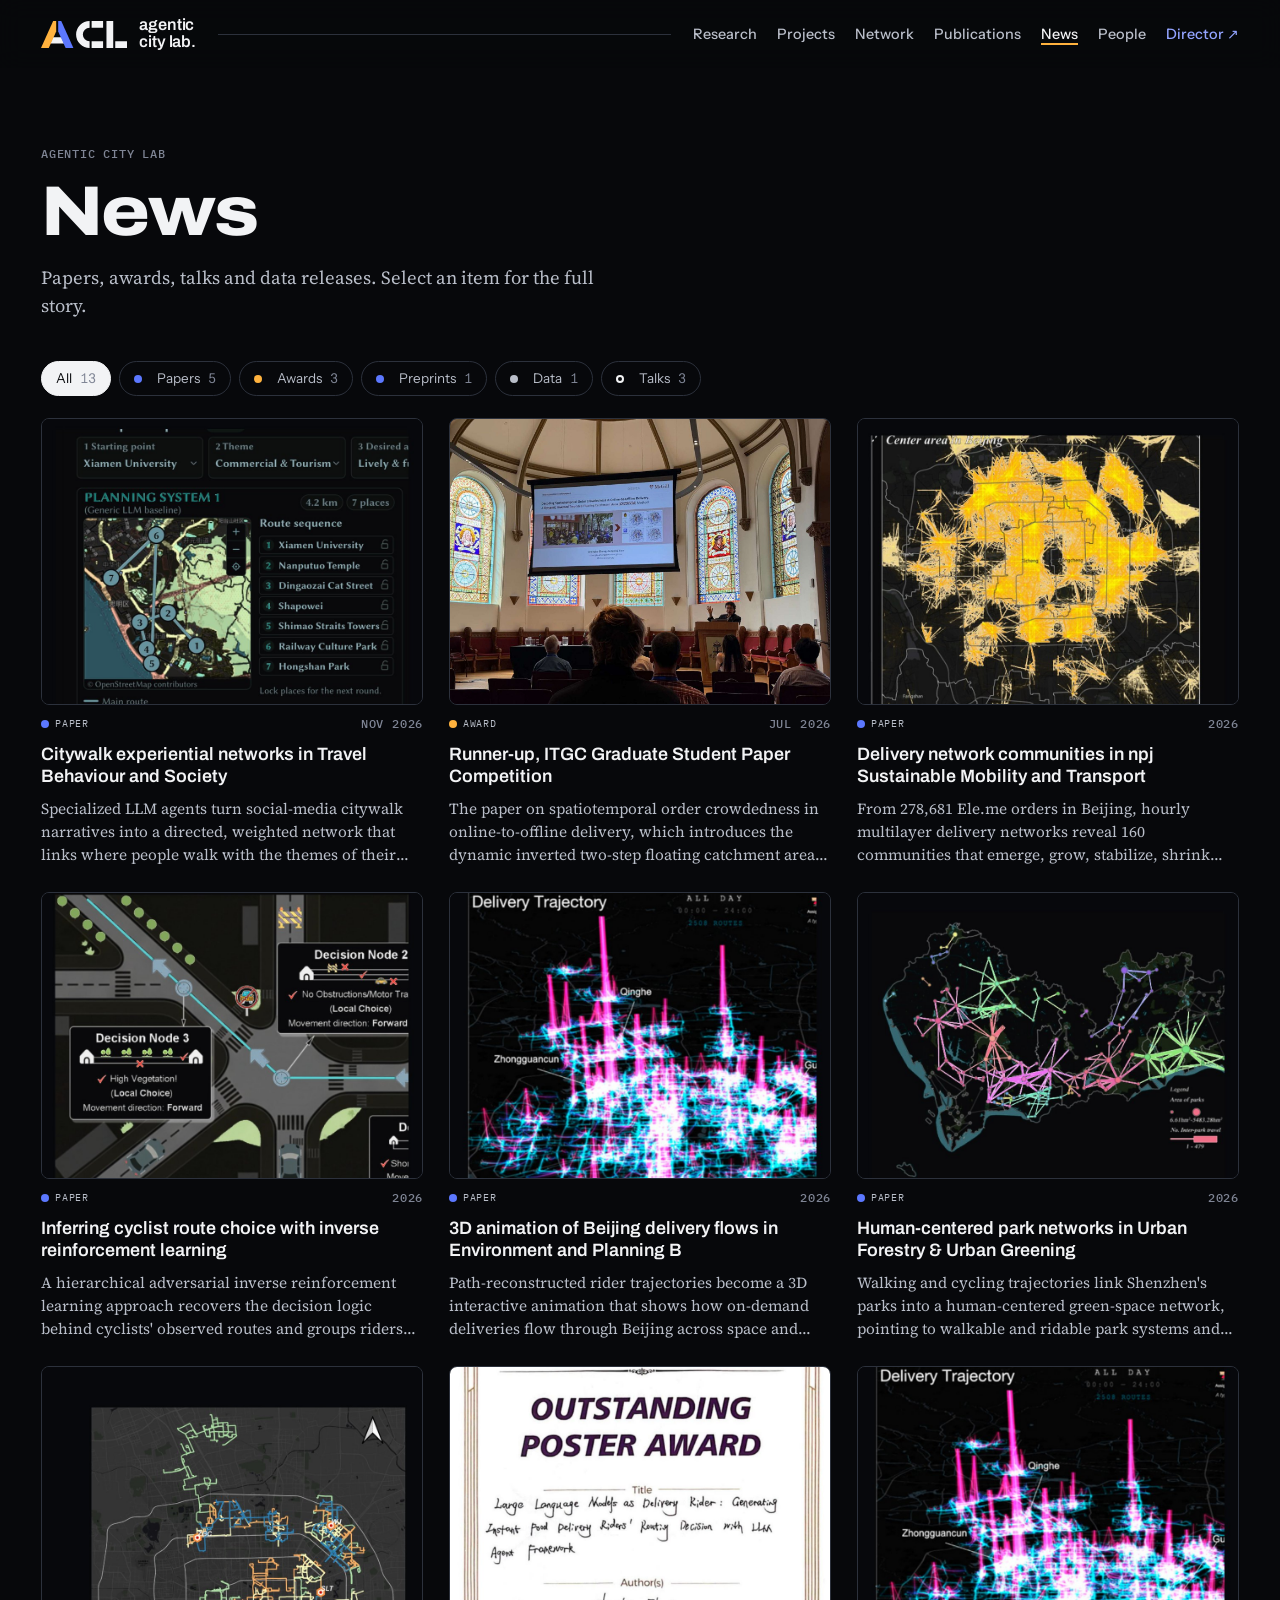
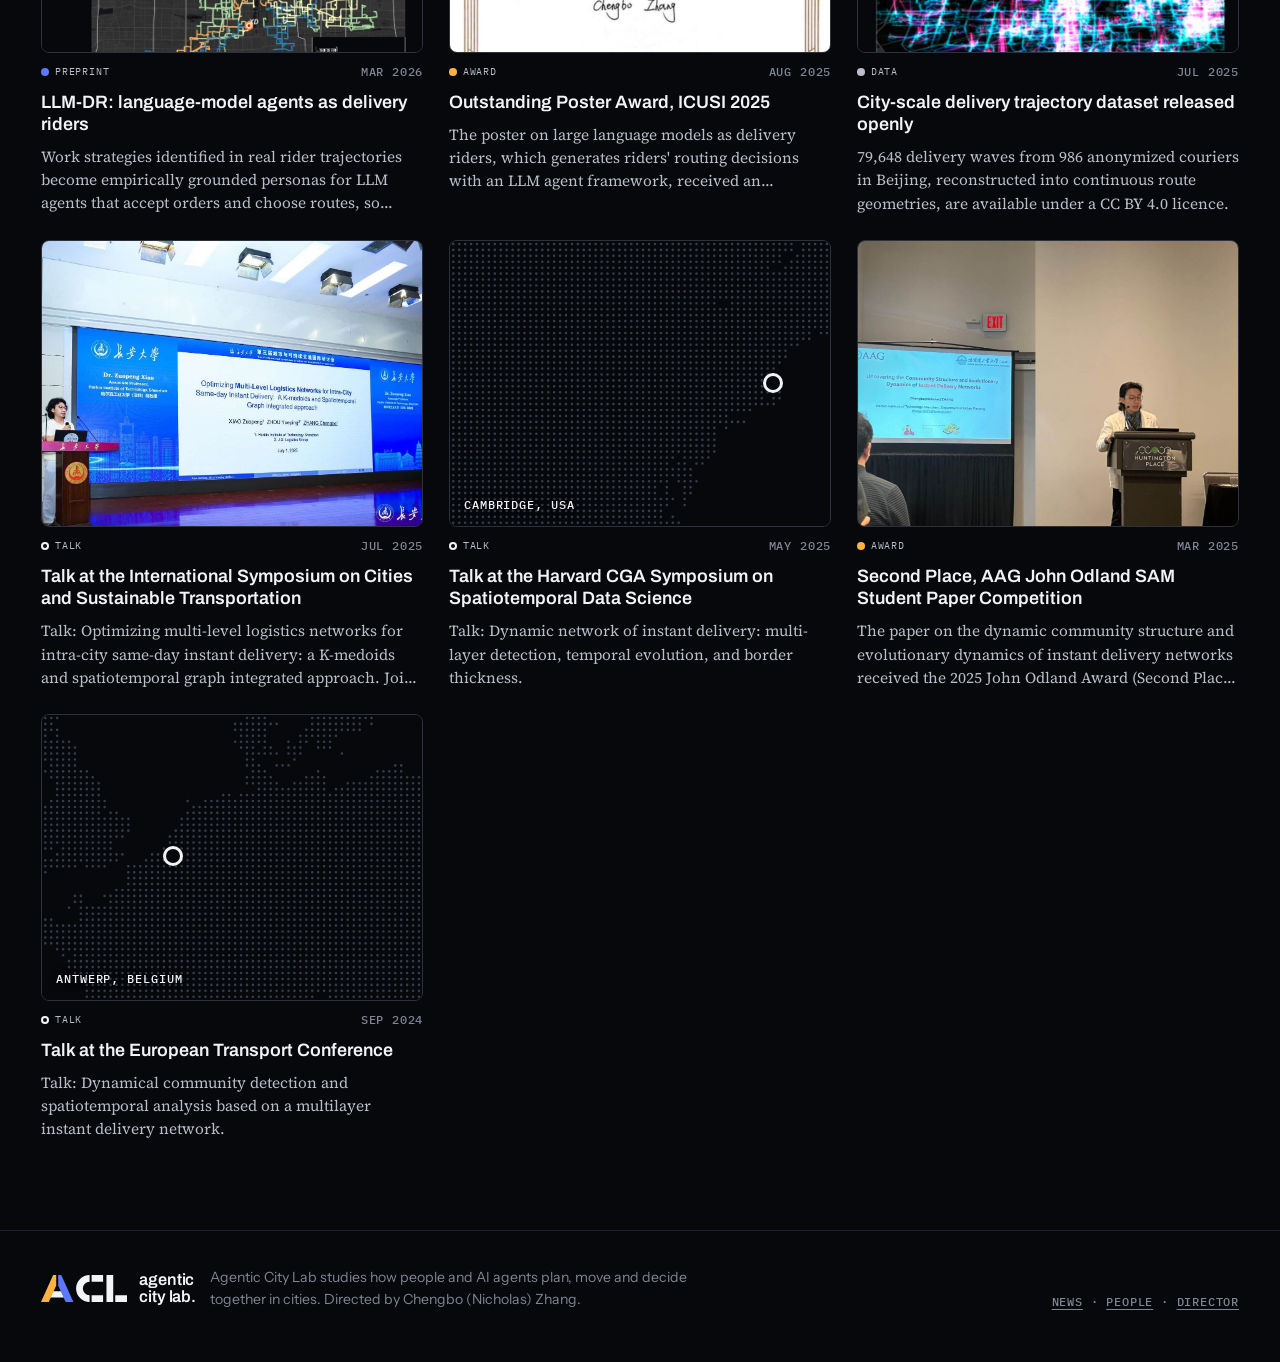
==== commit ca9006a2: "News page: load new assets Co-Authored-By: Claude Opus 5.5 <noreply@anthropic.com> Claude-Session: " ====
--- a/news/index.html
+++ b/news/index.html
@@ -11,7 +11,7 @@
 <title>News · Agentic City Lab</title>
 <meta name="description" content="News from Agentic City Lab: papers, awards, talks and data releases on human–AI interaction for urban mobility and city science.">
 <link rel="stylesheet" href="../assets/fonts/fonts.css">
-<link rel="stylesheet" href="../assets/base.css">
+<link rel="stylesheet" href="../assets/base.css?v=93bc6c0b">
 <style>
 
 </style>
@@ -51,12 +51,12 @@
   <button class="xbtn" type="button">Close</button>
   <div class="proj-in"><div class="proj-fig"></div><div class="proj-body"></div></div>
 </dialog>
-<script src="../assets/data.js"></script>
-<script>window.ACL_FIG="../assets/figures/";window.ACL_IMG="../assets/img/"</script>
-<script src="../assets/gfx.js"></script>
-<script src="../assets/worldmask.js"></script>
-<script src="../assets/worldmap.js"></script>
-<script src="../assets/pages.js"></script>
+<script src="../assets/data.js?v=a13b3fef"></script>
+<script>window.ACL_FIG="../assets/figures/";window.ACL_IMG="../assets/img/";window.ACL_VID="../assets/video/"</script>
+<script src="../assets/gfx.js?v=a385727a"></script>
+<script src="../assets/worldmask.js?v=82e4a83c"></script>
+<script src="../assets/worldmap.js?v=31fc9139"></script>
+<script src="../assets/pages.js?v=6545f0e3"></script>
 <script>
 (function(){
   const D = window.ACL_DATA; ACL.menu();
--- a/assets/base.css
+++ b/assets/base.css
@@ -329,3 +329,16 @@
 /* the card behind an item opened from a link */
 .ncard .nimg,.member .mph{transition:border-color .4s,box-shadow .4s}
 .ncard.seen .nimg,.member.seen .mph{border-color:var(--human);box-shadow:0 0 0 2px var(--human)}
+
+/* research films */
+.tile{position:relative}
+.film-chip{position:absolute;top:10px;left:10px;font-family:var(--font-mono);font-size:.66rem;letter-spacing:.08em;text-transform:uppercase;color:#fff;background:rgba(7,8,11,.72);border:1px solid rgba(255,255,255,.22);border-radius:999px;padding:3px 9px;pointer-events:none}
+.proj-fig:has(.fig-tabs){align-content:start}
+.fig-tabs{display:flex;gap:6px;padding:12px 14px 0}
+.fig-tabs button{font-family:var(--font-mono);font-size:.7rem;letter-spacing:.08em;text-transform:uppercase;background:transparent;color:var(--fg-3);border:1px solid var(--line-2);border-radius:999px;padding:5px 12px;cursor:pointer}
+.fig-tabs button[aria-selected="true"]{color:var(--fg);border-color:var(--fg-3);background:var(--bg-3)}
+.fig-tabs button:focus-visible{outline:2px solid var(--agent-2);outline-offset:2px}
+.fig-pane{padding:12px 14px 14px}
+.fig-pane video{display:block;width:100%;aspect-ratio:16/9;background:#000;border-radius:6px}
+.fig-pane .gcap{padding:10px 2px 0}
+.pub a.film{color:var(--human)}
